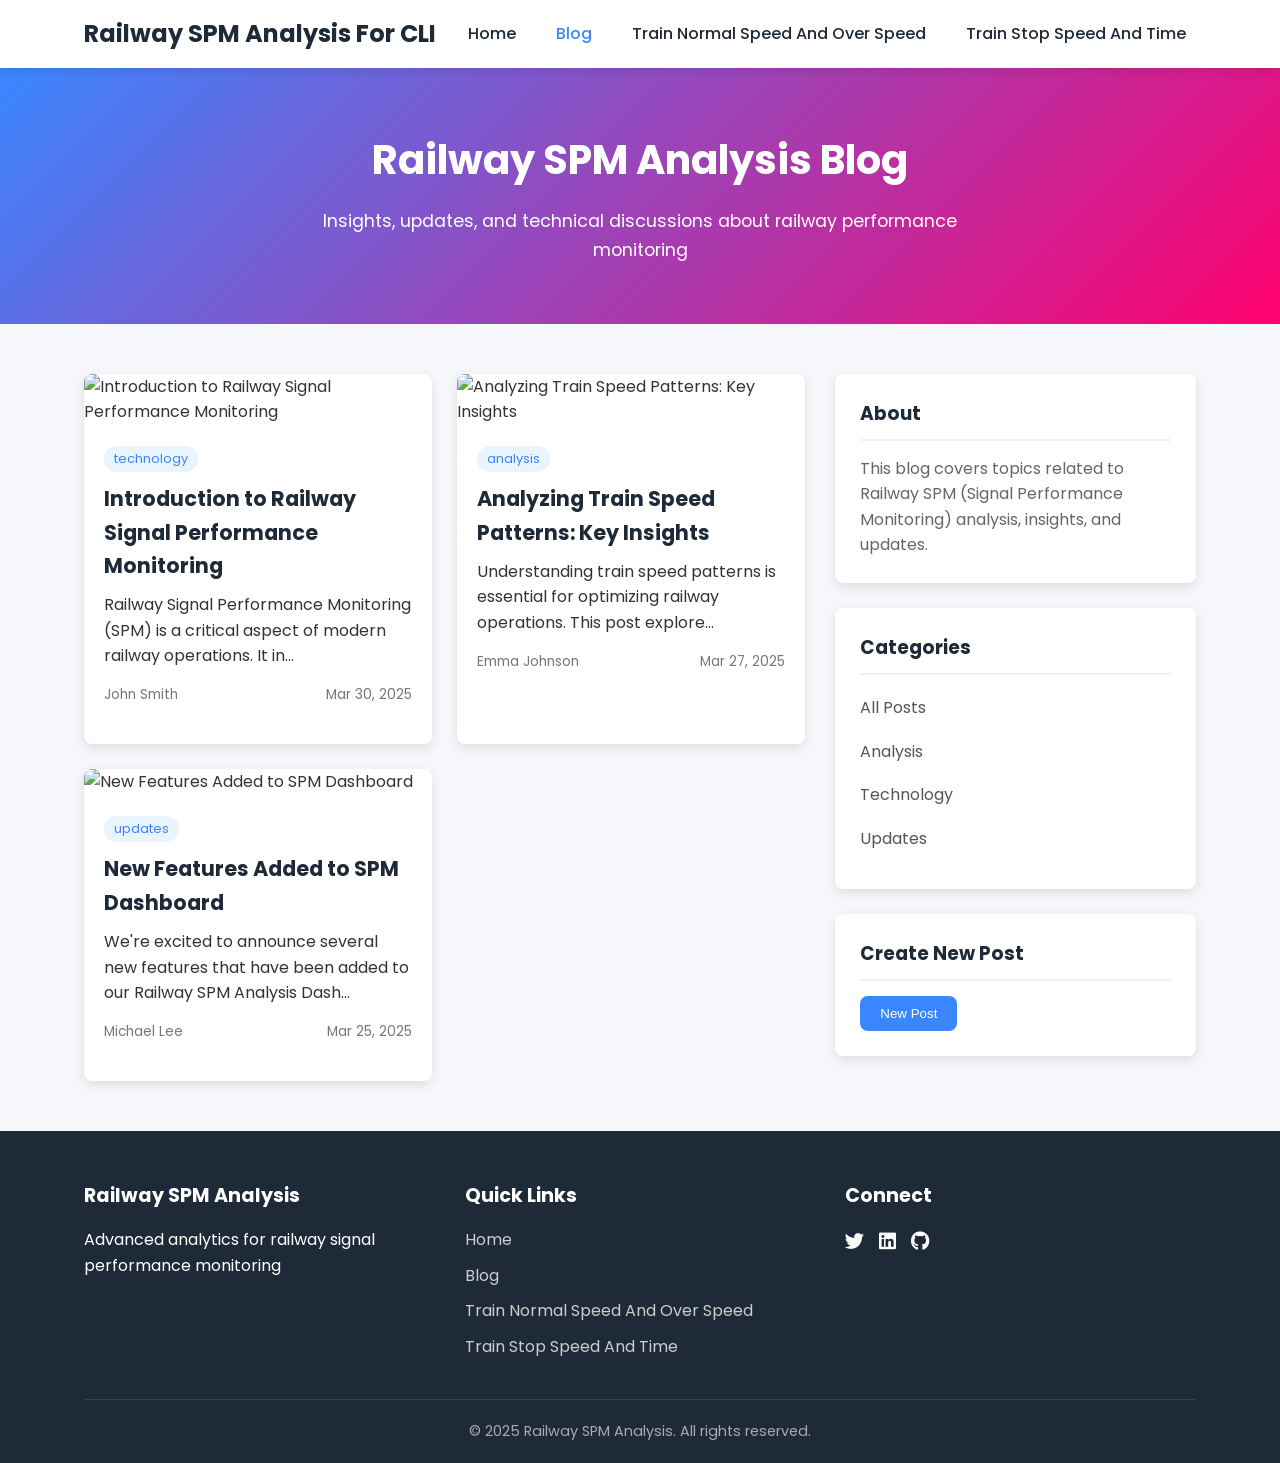
==== blog.html @ 2d368aeb "Add files via upload" ====
<!DOCTYPE html>
<html lang="en">
<head>
    <meta charset="UTF-8">
    <meta name="viewport" content="width=device-width, initial-scale=1.0">
    <title>Railway SPM Blog</title>
    <link rel="stylesheet" href="blog.css">
    <link rel="stylesheet" href="https://cdnjs.cloudflare.com/ajax/libs/font-awesome/6.4.0/css/all.min.css">
    <link href="https://fonts.googleapis.com/css2?family=Poppins:wght@300;400;500;600;700&display=swap" rel="stylesheet">
</head>
<body>
    <header>
        <div class="container">
            <div class="logo">
                <a href="index.html">Railway SPM Analysis For CLI </a>
            </div>
            <nav>
                <ul>
                    <li><a href="index.html">Home</a></li>
                    <li><a href="blog.html" class="active">Blog</a></li>
                    <li><a href="TrainNormalSpeedAndOverSpeed.html">Train Normal Speed And Over Speed</a></li>
                    <li><a href="TrainStopSpeedAndTime.html">Train Stop Speed And Time</a></li>
                </ul>
            </nav>
            <div class="hamburger">
                <span></span>
                <span></span>
                <span></span>
            </div>
        </div>
    </header>

    <main>
        <section class="blog-hero">
            <div class="container">
                <h1>Railway SPM Analysis Blog</h1>
                <p>Insights, updates, and technical discussions about railway performance monitoring</p>
            </div>
        </section>

        <section class="blog-content">
            <div class="container">
                <div class="blog-grid">
                    <div class="posts-container">
                        <!-- Blog posts will be loaded here dynamically -->
                        <div class="loading">Loading posts...</div>
                    </div>
                    
                    <aside class="sidebar">
                        <div class="sidebar-widget">
                            <h3>About</h3>
                            <p>This blog covers topics related to Railway SPM (Signal Performance Monitoring) analysis, insights, and updates.</p>
                        </div>
                        
                        <div class="sidebar-widget">
                            <h3>Categories</h3>
                            <ul class="categories">
                                <li><a href="#" data-category="all">All Posts</a></li>
                                <li><a href="#" data-category="analysis">Analysis</a></li>
                                <li><a href="#" data-category="technology">Technology</a></li>
                                <li><a href="#" data-category="updates">Updates</a></li>
                            </ul>
                        </div>
                        
                        <div class="sidebar-widget">
                            <h3>Create New Post</h3>
                            <button id="create-post-btn" class="btn primary-btn">New Post</button>
                        </div>
                    </aside>
                </div>
            </div>
        </section>
    </main>

    <!-- Post Modal -->
    <div class="modal" id="post-modal">
        <div class="modal-content">
            <span class="close-modal">&times;</span>
            <h2>Create New Blog Post</h2>
            <form id="post-form">
                <div class="form-group">
                    <label for="post-title">Title</label>
                    <input type="text" id="post-title" name="title" required>
                </div>
                <div class="form-group">
                    <label for="post-category">Category</label>
                    <select id="post-category" name="category" required>
                        <option value="analysis">Analysis</option>
                        <option value="technology">Technology</option>
                        <option value="updates">Updates</option>
                    </select>
                </div>
                <div class="form-group">
                    <label for="post-content">Content</label>
                    <textarea id="post-content" name="content" rows="10" required></textarea>
                </div>
                <div class="form-group">
                    <label for="post-author">Author</label>
                    <input type="text" id="post-author" name="author" required>
                </div>
                <button type="submit" class="btn primary-btn">Publish</button>
            </form>
        </div>
    </div>

    <!-- Single Post Modal -->
    <div class="modal" id="view-post-modal">
        <div class="modal-content">
            <span class="close-modal">&times;</span>
            <div id="single-post-content"></div>
        </div>
    </div>

    <footer>
        <div class="container">
            <div class="footer-content">
                <div class="footer-section">
                    <h3>Railway SPM Analysis</h3>
                    <p>Advanced analytics for railway signal performance monitoring</p>
                </div>
                <div class="footer-section">
                    <h3>Quick Links</h3>
                    <ul>
                        <li><a href="index.html">Home</a></li>
                        <li><a href="blog.html">Blog</a></li>
                        <li><a href="TrainNormalSpeedAndOverSpeed.html">Train Normal Speed And Over Speed</a></li>
                        <li><a href="TrainStopSpeedAndTime.html">Train Stop Speed And Time</a></li>
                    </ul>
                </div>
                <div class="footer-section">
                    <h3>Connect</h3>
                    <div class="social-icons">
                        <a href="#"><i class="fab fa-twitter"></i></a>
                        <a href="#"><i class="fab fa-linkedin"></i></a>
                        <a href="#"><i class="fab fa-github"></i></a>
                    </div>
                </div>
            </div>
            <div class="copyright">
                <p>&copy; 2025 Railway SPM Analysis. All rights reserved.</p>
            </div>
        </div>
    </footer>
    
    <script src="blog.js"></script>
</body>
</html>
---- blog.css ----
/* Global Styles */
:root {
    --primary-color: #3a86ff;
    --secondary-color: #ff006e;
    --dark-color: #1e2a38;
    --light-color: #f8f9fa;
    --success-color: #28a745;
    --error-color: #dc3545;
    --border-radius: 8px;
    --box-shadow: 0 4px 12px rgba(0, 0, 0, 0.1);
    --transition: all 0.3s ease;
}

* {
    margin: 0;
    padding: 0;
    box-sizing: border-box;
}

body {
    font-family: 'Poppins', sans-serif;
    line-height: 1.6;
    color: #333;
    background-color: #f5f7fa;
}

.container {
    width: 90%;
    max-width: 1200px;
    margin: 0 auto;
    padding: 0 20px;
}

a {
    text-decoration: none;
    color: var(--primary-color);
    transition: var(--transition);
}

a:hover {
    color: var(--secondary-color);
}

ul {
    list-style: none;
}

.btn {
    display: inline-block;
    padding: 10px 20px;
    border: none;
    border-radius: var(--border-radius);
    cursor: pointer;
    transition: var(--transition);
    font-weight: 500;
}

.primary-btn {
    background-color: var(--primary-color);
    color: white;
}

.primary-btn:hover {
    background-color: #2b6bcc;
    color: white;
}

.secondary-btn {
    background-color: transparent;
    border: 1px solid var(--primary-color);
    color: var(--primary-color);
}

.secondary-btn:hover {
    background-color: var(--primary-color);
    color: white;
}

/* Header Styles */
header {
    background-color: white;
    box-shadow: 0 2px 10px rgba(0, 0, 0, 0.1);
    position: sticky;
    top: 0;
    z-index: 100;
}

header .container {
    display: flex;
    justify-content: space-between;
    align-items: center;
    padding: 15px 20px;
}

.logo a {
    font-size: 1.5rem;
    font-weight: 700;
    color: var(--dark-color);
}

nav ul {
    display: flex;
}

nav ul li {
    margin-left: 20px;
}

nav ul li a {
    color: var(--dark-color);
    font-weight: 500;
    padding: 5px 10px;
    border-radius: var(--border-radius);
}

nav ul li a.active, 
nav ul li a:hover {
    color: var(--primary-color);
}

.hamburger {
    display: none;
    flex-direction: column;
    cursor: pointer;
}

.hamburger span {
    height: 2px;
    width: 25px;
    background-color: var(--dark-color);
    margin: 3px 0;
    display: block;
}

/* Blog Hero Section */
.blog-hero {
    background: linear-gradient(135deg, var(--primary-color), var(--secondary-color));
    color: white;
    padding: 60px 0;
    text-align: center;
}

.blog-hero h1 {
    font-size: 2.5rem;
    margin-bottom: 15px;
}

.blog-hero p {
    font-size: 1.1rem;
    max-width: 700px;
    margin: 0 auto;
}

/* Blog Content Section */
.blog-content {
    padding: 50px 0;
}

.blog-grid {
    display: grid;
    grid-template-columns: 2fr 1fr;
    gap: 30px;
}

.posts-container {
    display: grid;
    grid-template-columns: repeat(auto-fill, minmax(280px, 1fr));
    gap: 25px;
}

.loading {
    grid-column: 1 / -1;
    text-align: center;
    padding: 20px;
    font-size: 1.1rem;
    color: #777;
}

.post-card {
    background-color: white;
    border-radius: var(--border-radius);
    overflow: hidden;
    box-shadow: var(--box-shadow);
    transition: var(--transition);
}

.post-card:hover {
    transform: translateY(-5px);
    box-shadow: 0 8px 20px rgba(0, 0, 0, 0.15);
}

.post-card img {
    width: 100%;
    height: 180px;
    object-fit: cover;
}

.post-card-content {
    padding: 20px;
}

.post-card-content h2 {
    font-size: 1.3rem;
    margin-bottom: 10px;
    color: var(--dark-color);
}

.post-meta {
    display: flex;
    justify-content: space-between;
    margin-top: 15px;
    color: #777;
    font-size: 0.85rem;
}

.post-category {
    display: inline-block;
    background-color: #e9f4ff;
    color: var(--primary-color);
    padding: 3px 10px;
    border-radius: 15px;
    font-size: 0.8rem;
    margin-bottom: 10px;
}

/* Sidebar Styles */
.sidebar {
    position: sticky;
    top: 90px;
}

.sidebar-widget {
    background-color: white;
    padding: 25px;
    border-radius: var(--border-radius);
    box-shadow: var(--box-shadow);
    margin-bottom: 25px;
}

.sidebar-widget h3 {
    margin-bottom: 15px;
    border-bottom: 2px solid #f1f1f1;
    padding-bottom: 10px;
    color: var(--dark-color);
}

.sidebar-widget p {
    color: #666;
}

.categories li {
    margin-bottom: 8px;
}

.categories li a {
    display: block;
    padding: 5px 0;
    color: #555;
    transition: var(--transition);
}

.categories li a:hover {
    color: var(--primary-color);
    padding-left: 5px;
}

/* Modal Styles */
.modal {
    display: none;
    position: fixed;
    top: 0;
    left: 0;
    width: 100%;
    height: 100%;
    background-color: rgba(0, 0, 0, 0.5);
    z-index: 1000;
    overflow-y: auto;
}

.modal-content {
    background-color: white;
    margin: 50px auto;
    padding: 30px;
    border-radius: var(--border-radius);
    max-width: 700px;
    width: 90%;
    position: relative;
    box-shadow: 0 5px 15px rgba(0, 0, 0, 0.3);
}

.close-modal {
    position: absolute;
    top: 15px;
    right: 15px;
    font-size: 1.5rem;
    cursor: pointer;
    color: #777;
}

.close-modal:hover {
    color: var(--error-color);
}

.form-group {
    margin-bottom: 20px;
}

.form-group label {
    display: block;
    margin-bottom: 5px;
    font-weight: 500;
}

.form-group input,
.form-group select,
.form-group textarea {
    width: 100%;
    padding: 10px;
    border: 1px solid #ddd;
    border-radius: var(--border-radius);
    font-family: inherit;
    font-size: 1rem;
}

.form-group textarea {
    resize: vertical;
}

#single-post-content {
    padding: 15px 0;
}

#single-post-content h1 {
    margin-bottom: 20px;
    color: var(--dark-color);
}

#single-post-content .post-info {
    color: #777;
    margin-bottom: 25px;
    font-size: 0.9rem;
}

#single-post-content .post-body {
    line-height: 1.8;
}

/* Footer Styles */
footer {
    background-color: var(--dark-color);
    color: white;
    padding: 50px 0 20px;
}

.footer-content {
    display: grid;
    grid-template-columns: repeat(auto-fit, minmax(200px, 1fr));
    gap: 30px;
    margin-bottom: 30px;
}

.footer-section h3 {
    margin-bottom: 15px;
    font-size: 1.2rem;
}

.footer-section ul li {
    margin-bottom: 10px;
}

.footer-section a {
    color: #ccc;
}

.footer-section a:hover {
    color: white;
}

.social-icons {
    display: flex;
    gap: 15px;
}

.social-icons a {
    color: white;
    font-size: 1.2rem;
}

.copyright {
    border-top: 1px solid rgba(255, 255, 255, 0.1);
    padding-top: 20px;
    text-align: center;
    font-size: 0.9rem;
    color: #aaa;
}

/* Responsive Styles */
@media (max-width: 900px) {
    .blog-grid {
        grid-template-columns: 1fr;
    }
    
    .sidebar {
        position: static;
    }
}

@media (max-width: 768px) {
    nav {
        display: none;
    }
    
    .hamburger {
        display: flex;
    }
}

.mobile-menu {
    background-color: white;
    position: fixed;
    top: 70px;
    left: 0;
    width: 100%;
    box-shadow: 0 5px 10px rgba(0, 0, 0, 0.1);
    display: none;
    z-index: 99;
}

.mobile-menu.active {
    display: block;
}

.mobile-menu ul {
    display: block;
    padding: 15px 0;
}

.mobile-menu ul li {
    margin: 0;
}

.mobile-menu ul li a {
    display: block;
    padding: 10px 20px;
}

/* Animation */
@keyframes fadeIn {
    from {
        opacity: 0;
        transform: translateY(20px);
    }
    to {
        opacity: 1;
        transform: translateY(0);
    }
}

.post-card {
    animation: fadeIn 0.5s ease-in-out;
}
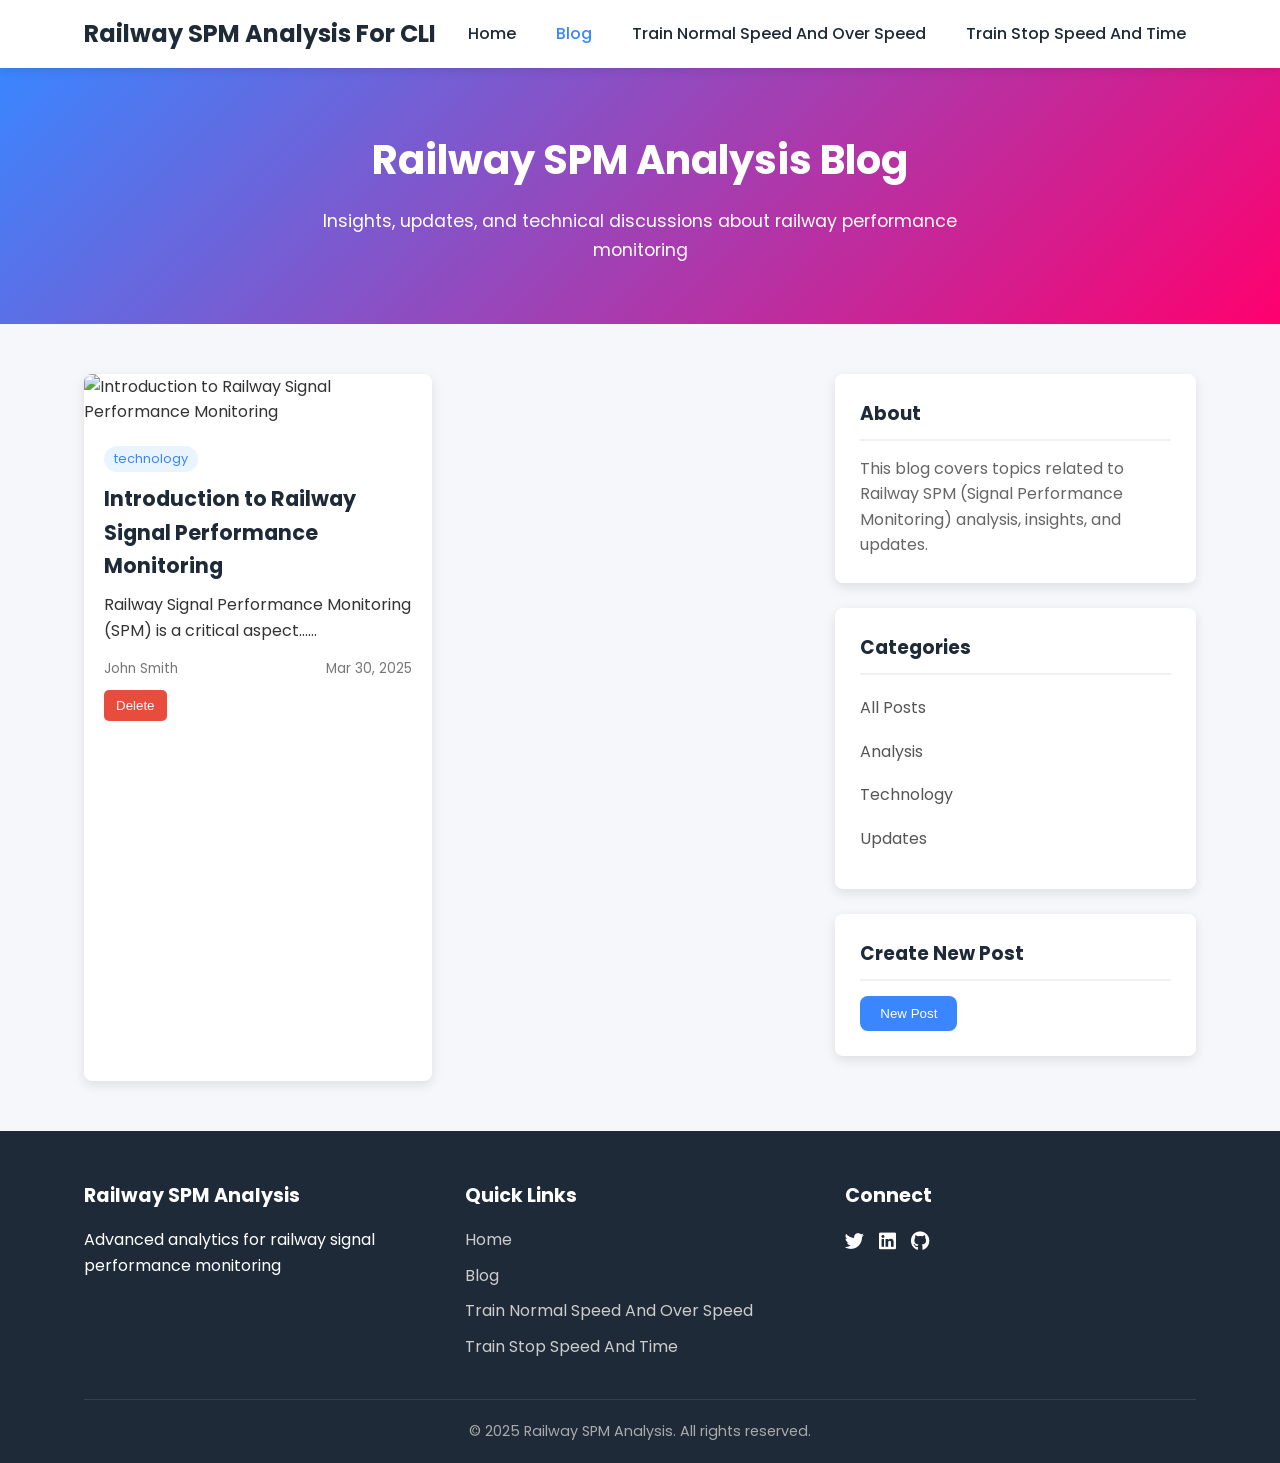
==== commit d9f9fe79: "Update blog.html" ====
--- a/blog.html
+++ b/blog.html
@@ -89,6 +89,10 @@
                         <option value="technology">Technology</option>
                         <option value="updates">Updates</option>
                     </select>
+                <div class="form-group">
+                    <label for="post-image">Featured Image (optional)</label>
+                    <input type="file" id="post-image" name="image" accept="image/*">
+                </div>    
                 </div>
                 <div class="form-group">
                     <label for="post-content">Content</label>
--- a/blog.css
+++ b/blog.css
@@ -118,10 +118,13 @@
     color: var(--primary-color);
 }
 
+/* Update hamburger styles */
 .hamburger {
     display: none;
     flex-direction: column;
     cursor: pointer;
+    z-index: 1000;
+    transition: var(--transition);
 }
 
 .hamburger span {
@@ -129,9 +132,68 @@
     width: 25px;
     background-color: var(--dark-color);
     margin: 3px 0;
+    transition: var(--transition);
+}
+
+.hamburger.active span:nth-child(1) {
+    transform: rotate(45deg) translate(5px, 5px);
+}
+
+.hamburger.active span:nth-child(2) {
+    opacity: 0;
+}
+
+.hamburger.active span:nth-child(3) {
+    transform: rotate(-45deg) translate(7px, -6px);
+}
+
+/* Mobile menu styles */
+.mobile-menu {
+    position: fixed;
+    top: 70px;
+    left: 0;
+    width: 100%;
+    background-color: white;
+    box-shadow: 0 5px 10px rgba(0, 0, 0, 0.1);
+    max-height: 0;
+    overflow: hidden;
+    transition: max-height 0.3s ease-out;
+    z-index: 999;
+}
+
+.mobile-menu.active {
+    max-height: 500px;
+}
+
+.mobile-menu ul {
+    padding: 15px 0;
+}
+
+.mobile-menu ul li {
+    margin: 0;
+}
+
+.mobile-menu ul li a {
     display: block;
-}
-
+    padding: 12px 20px;
+    color: var(--dark-color);
+    transition: var(--transition);
+}
+
+.mobile-menu ul li a:hover {
+    background-color: #f8f9fa;
+    color: var(--primary-color);
+}
+
+@media (max-width: 768px) {
+    .hamburger {
+        display: flex;
+    }
+    
+    nav {
+        display: none;
+    }
+}
 /* Blog Hero Section */
 .blog-hero {
     background: linear-gradient(135deg, var(--primary-color), var(--secondary-color));
@@ -459,3 +521,18 @@
 .post-card {
     animation: fadeIn 0.5s ease-in-out;
 }
+/* Add to existing CSS */
+.delete-btn {
+    background-color: #e74c3c;
+    color: white;
+    border: none;
+    padding: 8px 12px;
+    border-radius: 5px;
+    cursor: pointer;
+    margin-top: 10px;
+    transition: background-color 0.3s ease;
+}
+
+.delete-btn:hover {
+    background-color: #c0392b;
+}
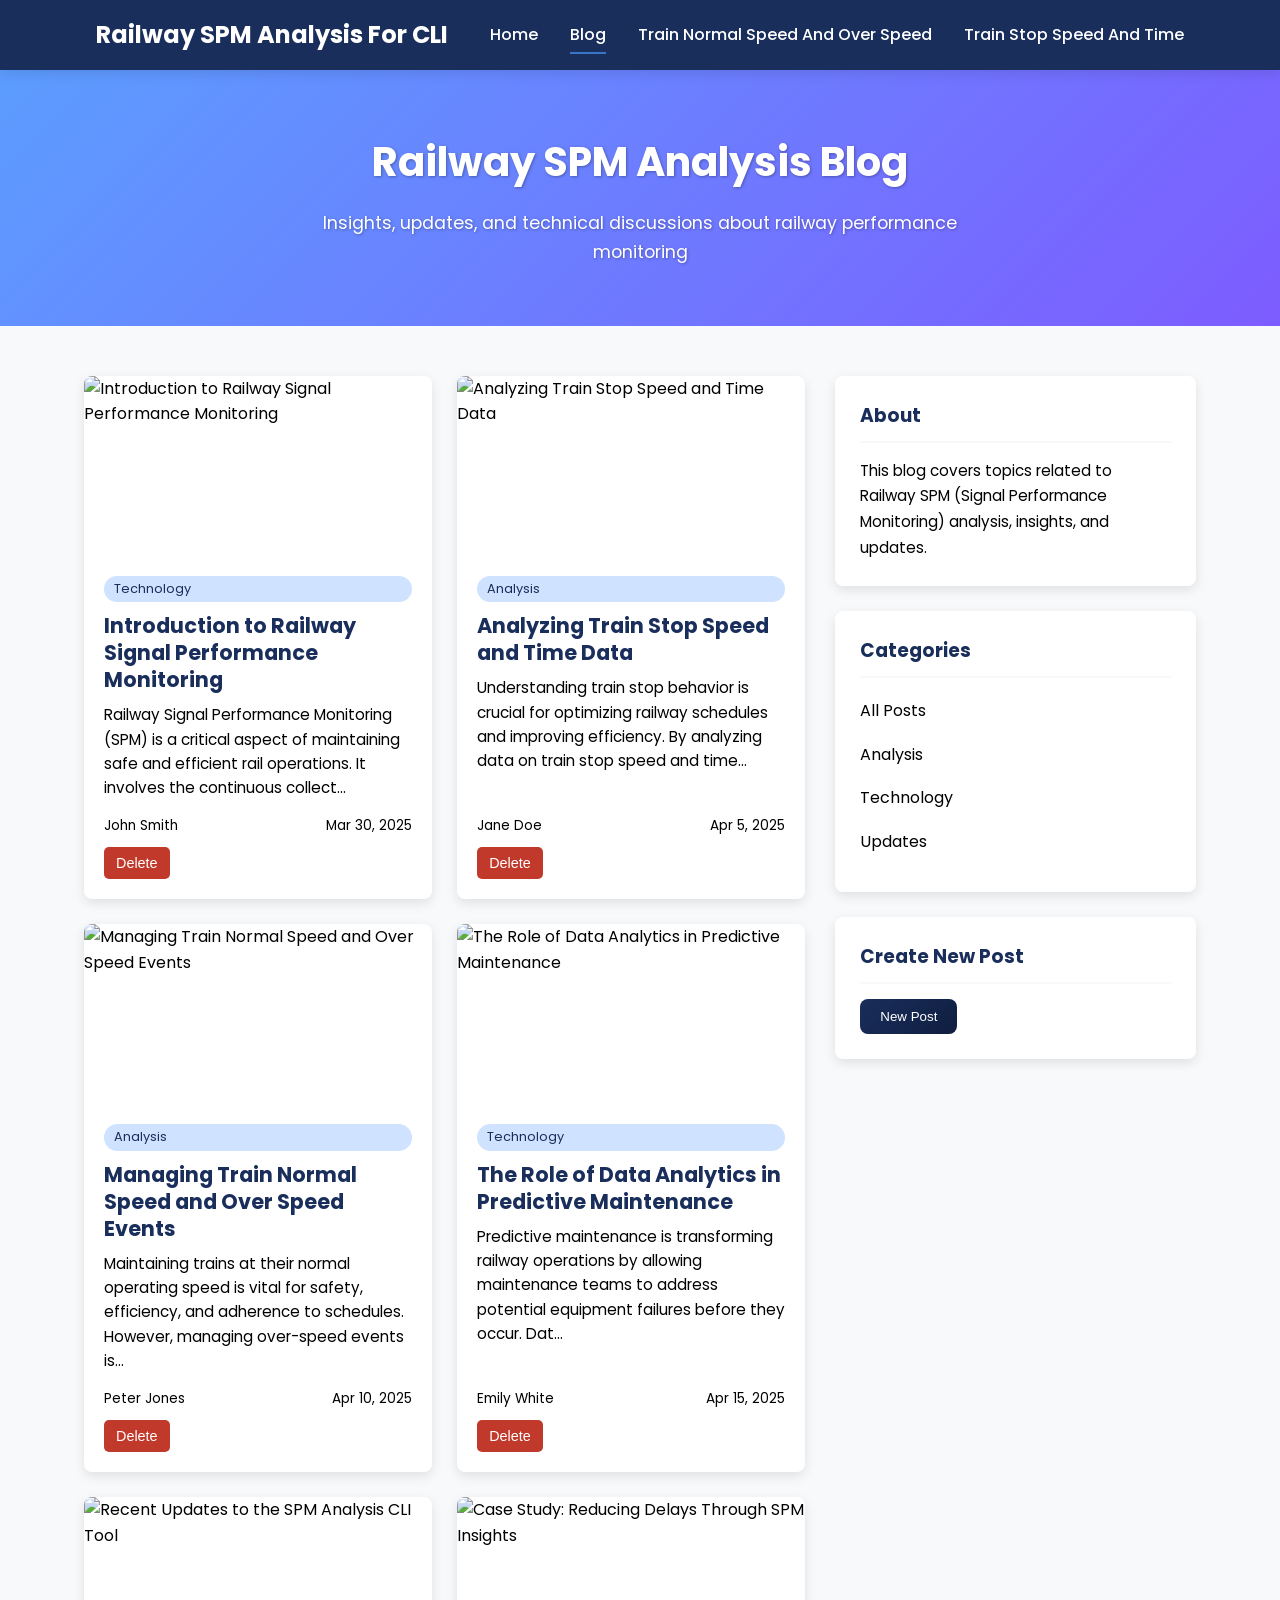
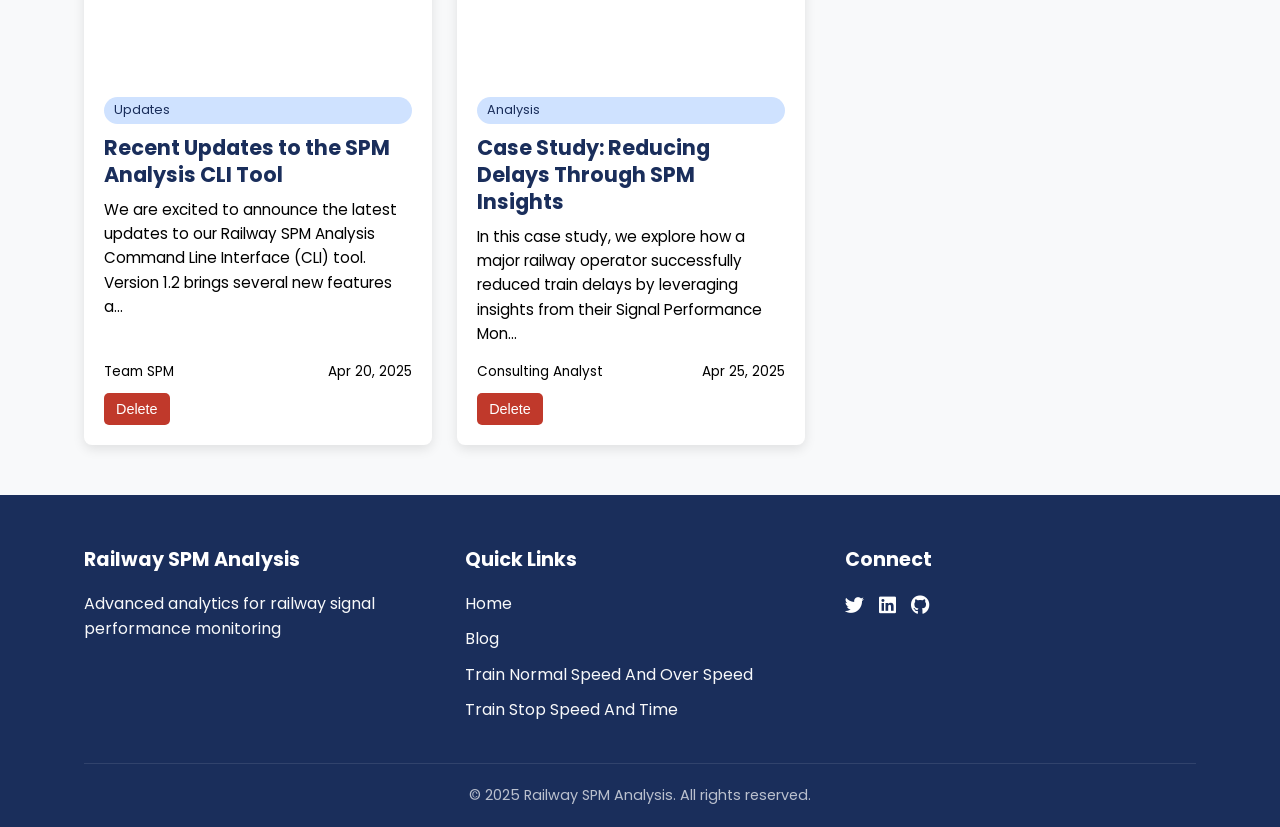
==== commit 790d52a2: "Update blog.html" ====
--- a/blog.html
+++ b/blog.html
@@ -14,19 +14,32 @@
             <div class="logo">
                 <a href="index.html">Railway SPM Analysis For CLI </a>
             </div>
-            <nav>
-                <ul>
+            <nav class="desktop-nav"> <ul>
                     <li><a href="index.html">Home</a></li>
                     <li><a href="blog.html" class="active">Blog</a></li>
                     <li><a href="TrainNormalSpeedAndOverSpeed.html">Train Normal Speed And Over Speed</a></li>
                     <li><a href="TrainStopSpeedAndTime.html">Train Stop Speed And Time</a></li>
                 </ul>
             </nav>
-            <div class="hamburger">
+             <div class="hamburger">
                 <span></span>
                 <span></span>
                 <span></span>
             </div>
+            <div class="mobile-menu">
+                <nav>
+                    <ul>
+                        <li><a href="index.html" class="active">Home</a></li>
+                        <li><a href="blog.html">Blog</a></li>
+                        <li><a href="TrainNormalSpeedAndOverSpeed.html">Train Normal Speed And Over Speed</a></li>
+                        <li><a href="TrainStopSpeedAndTime.html">Train Stop Speed And Time</a></li>
+                    </ul>
+                </nav> 
+                
+                
+            </div>
+        </div>
+    </header>
         </div>
     </header>
 
@@ -42,16 +55,15 @@
             <div class="container">
                 <div class="blog-grid">
                     <div class="posts-container">
-                        <!-- Blog posts will be loaded here dynamically -->
                         <div class="loading">Loading posts...</div>
                     </div>
-                    
+
                     <aside class="sidebar">
                         <div class="sidebar-widget">
                             <h3>About</h3>
                             <p>This blog covers topics related to Railway SPM (Signal Performance Monitoring) analysis, insights, and updates.</p>
                         </div>
-                        
+
                         <div class="sidebar-widget">
                             <h3>Categories</h3>
                             <ul class="categories">
@@ -61,7 +73,7 @@
                                 <li><a href="#" data-category="updates">Updates</a></li>
                             </ul>
                         </div>
-                        
+
                         <div class="sidebar-widget">
                             <h3>Create New Post</h3>
                             <button id="create-post-btn" class="btn primary-btn">New Post</button>
@@ -72,7 +84,6 @@
         </section>
     </main>
 
-    <!-- Post Modal -->
     <div class="modal" id="post-modal">
         <div class="modal-content">
             <span class="close-modal">&times;</span>
@@ -89,10 +100,10 @@
                         <option value="technology">Technology</option>
                         <option value="updates">Updates</option>
                     </select>
+                </div>
                 <div class="form-group">
                     <label for="post-image">Featured Image (optional)</label>
-                    <input type="file" id="post-image" name="image" accept="image/*">
-                </div>    
+                        <input type="file" id="post-image" name="image" accept="image/*">
                 </div>
                 <div class="form-group">
                     <label for="post-content">Content</label>
@@ -107,7 +118,6 @@
         </div>
     </div>
 
-    <!-- Single Post Modal -->
     <div class="modal" id="view-post-modal">
         <div class="modal-content">
             <span class="close-modal">&times;</span>
@@ -135,8 +145,8 @@
                     <h3>Connect</h3>
                     <div class="social-icons">
                         <a href="#"><i class="fab fa-twitter"></i></a>
-                        <a href="#"><i class="fab fa-linkedin"></i></a>
-                        <a href="#"><i class="fab fa-github"></i></a>
+                        <a href="https://www.linkedin.com/in/adityaanand05?lipi=urn%3Ali%3Apage%3Ad_flagship3_profile_view_base_contact_details%3BqfFyqcfZTROM0RPuhKxRYg%3D%3D"><i class="fab fa-linkedin"></i></a>
+                        <a href="https://github.com/adityaanand05"><i class="fab fa-github"></i></a>
                     </div>
                 </div>
             </div>
@@ -145,7 +155,7 @@
             </div>
         </div>
     </footer>
-    
+
     <script src="blog.js"></script>
 </body>
 </html>
--- a/blog.css
+++ b/blog.css
@@ -1,14 +1,31 @@
 /* Global Styles */
 :root {
-    --primary-color: #3a86ff;
-    --secondary-color: #ff006e;
-    --dark-color: #1e2a38;
-    --light-color: #f8f9fa;
-    --success-color: #28a745;
-    --error-color: #dc3545;
+    /* Define the new color palette */
+    --color-dark-blue: #1A2E5B;
+    --color-light-blue: #5C9DFF;
+    --color-purple: #7D5CFF;
+    --color-light-purple-accent: #B39CFF; /* A lighter purple for accents */
+    --color-light-grey: #F8F9FA; /* A very light background color */
+    --color-very-dark-blue: #0F1E40; /* Even darker blue for gradients */
+    --color-dark-red: #c0392b; /* Darker red for error/delete */
+
+    /* Map the new palette to the existing variable names, adjusting for contrast */
+    --primary-color: #3A76C8; /* A specific blue that has good contrast on light grey */
+    --secondary-color: var(--color-purple); /* Used for blog hero gradient end */
+    --accent-color: var(--color-light-purple-accent); /* Keeping definition, might not be used in this specific CSS */
+    --dark-color: var(--color-dark-blue); /* Main dark background/text color */
+    --light-color: var(--color-light-grey); /* Main light background color */
+    --success-color: #28a745; /* Keeping green as is */
+    --error-color: var(--color-dark-red); /* Use darker red */
+
     --border-radius: 8px;
     --box-shadow: 0 4px 12px rgba(0, 0, 0, 0.1);
     --transition: all 0.3s ease;
+
+    /* Define new gradients using the palette */
+    --gradient-blog-hero: linear-gradient(135deg, var(--color-light-blue), var(--color-purple)); /* Light blue to purple for blog hero */
+    --gradient-button-primary: linear-gradient(135deg, var(--color-dark-blue), var(--color-very-dark-blue)); /* Dark blue gradient for main buttons */
+
 }
 
 * {
@@ -20,8 +37,8 @@
 body {
     font-family: 'Poppins', sans-serif;
     line-height: 1.6;
-    color: #333;
-    background-color: #f5f7fa;
+    color: var(--text-color-dark);
+    background-color: var(--light-color);
 }
 
 .container {
@@ -38,7 +55,7 @@
 }
 
 a:hover {
-    color: var(--secondary-color);
+    color: var(--color-light-blue); /* Use light blue for hover */
 }
 
 ul {
@@ -56,82 +73,119 @@
 }
 
 .primary-btn {
-    background-color: var(--primary-color);
+    background: var(--gradient-button-primary); /* Use the dark blue button gradient */
     color: white;
 }
 
 .primary-btn:hover {
-    background-color: #2b6bcc;
+    opacity: 0.9;
     color: white;
 }
 
 .secondary-btn {
     background-color: transparent;
-    border: 1px solid var(--primary-color);
-    color: var(--primary-color);
+    border: 1px solid var(--dark-color);
+    color: var(--dark-color);
 }
 
 .secondary-btn:hover {
-    background-color: var(--primary-color);
+    background-color: var(--dark-color);
     color: white;
 }
 
-/* Header Styles */
+/* Header Styles (Improved) */
 header {
-    background-color: white;
-    box-shadow: 0 2px 10px rgba(0, 0, 0, 0.1);
+    background-color: var(--dark-color); /* Use dark blue background */
+    color: white; /* Default text color is white */
+    padding: 1rem 0;
     position: sticky;
     top: 0;
-    z-index: 100;
+    z-index: 1000; /* Ensure it's above other content */
+    box-shadow: var(--box-shadow); /* Use existing box shadow variable */
+    transition: var(--transition);
 }
 
 header .container {
     display: flex;
     justify-content: space-between;
     align-items: center;
-    padding: 15px 20px;
+    padding: 0 2rem; /* Add some padding to the sides */
 }
 
 .logo a {
+    color: white; /* White logo text */
+    text-decoration: none;
     font-size: 1.5rem;
     font-weight: 700;
-    color: var(--dark-color);
-}
-
-nav ul {
+     transition: var(--transition);
+}
+
+.logo a:hover {
+    color: var(--primary-color); /* Light blue accent on hover */
+}
+
+/* Desktop Navigation (Improved) */
+.desktop-nav ul {
+    list-style: none;
+    margin: 0;
+    padding: 0;
     display: flex;
 }
 
-nav ul li {
-    margin-left: 20px;
-}
-
-nav ul li a {
-    color: var(--dark-color);
+.desktop-nav ul li {
+    margin-left: 2rem; /* Use consistent spacing */
+}
+
+.desktop-nav ul li a {
+    color: white; /* White link text on dark blue background */
+    text-decoration: none;
     font-weight: 500;
-    padding: 5px 10px;
-    border-radius: var(--border-radius);
-}
-
-nav ul li a.active, 
-nav ul li a:hover {
-    color: var(--primary-color);
-}
-
-/* Update hamburger styles */
+    padding: 0.5rem 0;
+    position: relative;
+    transition: var(--transition);
+}
+
+.desktop-nav ul li a::after {
+    content: '';
+    position: absolute;
+    bottom: 0;
+    left: 0;
+    width: 0;
+    height: 2px;
+    background-color: var(--primary-color); /* Light blue underline */
+    transition: var(--transition);
+}
+
+.desktop-nav ul li a.active::after,
+.desktop-nav ul li a:hover::after {
+    width: 100%;
+}
+
+.desktop-nav ul li a.active,
+.desktop-nav ul li a:hover {
+    color: white; /* Keep text white for better contrast on dark blue background */
+}
+
+
+/* Hamburger Styles (Improved) */
 .hamburger {
-    display: none;
+    display: none; /* Hidden by default on desktop */
     flex-direction: column;
+    justify-content: space-between; /* Keep justify-content */
+    width: 25px;
+    height: 18px;
     cursor: pointer;
-    z-index: 1000;
-    transition: var(--transition);
+    z-index: 1000; /* Ensure it's clickable */
+    transition: var(--transition);
+    gap: 5px; /* Use gap for spacing spans */
 }
 
 .hamburger span {
+    display: block;
     height: 2px;
-    width: 25px;
-    background-color: var(--dark-color);
-    margin: 3px 0;
+    width: 100%;
+    background-color: white; /* White hamburger icon */
+    border-radius: 2px;
     transition: var(--transition);
 }
 
@@ -144,59 +198,66 @@
 }
 
 .hamburger.active span:nth-child(3) {
-    transform: rotate(-45deg) translate(7px, -6px);
-}
-
-/* Mobile menu styles */
+    transform: rotate(-45deg) translate(5px, -5px);
+}
+
+/* Mobile menu styles (Improved) */
 .mobile-menu {
-    position: fixed;
-    top: 70px;
+    position: absolute;
+    top: 100%; /* Position right below the header */
     left: 0;
     width: 100%;
-    background-color: white;
+    background-color: var(--dark-color); /* Dark blue background for mobile menu */
     box-shadow: 0 5px 10px rgba(0, 0, 0, 0.1);
-    max-height: 0;
     overflow: hidden;
+    max-height: 0; /* Hidden by default */
     transition: max-height 0.3s ease-out;
     z-index: 999;
+    display: flex; /* Use flex for potential internal layout */
+    flex-direction: column;
 }
 
 .mobile-menu.active {
-    max-height: 500px;
-}
-
-.mobile-menu ul {
-    padding: 15px 0;
-}
-
-.mobile-menu ul li {
-    margin: 0;
-}
-
-.mobile-menu ul li a {
-    display: block;
+    max-height: 300px; /* Adjust based on content height - make sure this is large enough! */
+    transition: max-height 0.5s ease-in;
+}
+
+/* Style the cloned nav elements within the mobile menu */
+.mobile-menu nav {
+    width: 100%; /* Ensure the nav takes full width */
+    padding: 1rem 0; /* Add vertical padding */
+}
+
+.mobile-menu nav ul {
+    display: block; /* Stack list items */
+    padding: 0; /* Remove internal padding */
+}
+
+.mobile-menu nav ul li {
+    margin: 0; /* Remove default margin */
+    border-bottom: 1px solid rgba(255, 255, 255, 0.1); /* Subtle white border */
+}
+
+.mobile-menu nav ul li:last-child {
+    border-bottom: none;
+}
+
+.mobile-menu nav ul li a {
+    display: block; /* Make links fill the list item */
     padding: 12px 20px;
-    color: var(--dark-color);
-    transition: var(--transition);
-}
-
-.mobile-menu ul li a:hover {
-    background-color: #f8f9fa;
-    color: var(--primary-color);
-}
-
-@media (max-width: 768px) {
-    .hamburger {
-        display: flex;
-    }
-    
-    nav {
-        display: none;
-    }
-}
+    color: white; /* White text on dark blue background */
+    transition: var(--transition);
+}
+
+.mobile-menu nav ul li a:hover {
+    background-color: rgba(255, 255, 255, 0.08); /* Subtle white background on hover */
+    color: white; /* Keep text white */
+}
+
+
 /* Blog Hero Section */
 .blog-hero {
-    background: linear-gradient(135deg, var(--primary-color), var(--secondary-color));
+    background: var(--gradient-blog-hero); /* Light blue to purple gradient */
     color: white;
     padding: 60px 0;
     text-align: center;
@@ -205,12 +266,14 @@
 .blog-hero h1 {
     font-size: 2.5rem;
     margin-bottom: 15px;
+    text-shadow: 1px 1px 3px rgba(0,0,0,0.3);
 }
 
 .blog-hero p {
     font-size: 1.1rem;
     max-width: 700px;
     margin: 0 auto;
+    text-shadow: 1px 1px 3px rgba(0,0,0,0.3);
 }
 
 /* Blog Content Section */
@@ -235,7 +298,7 @@
     text-align: center;
     padding: 20px;
     font-size: 1.1rem;
-    color: #777;
+    color: var(--dark-color);
 }
 
 .post-card {
@@ -244,6 +307,9 @@
     overflow: hidden;
     box-shadow: var(--box-shadow);
     transition: var(--transition);
+    display: flex;
+    flex-direction: column;
+    cursor: pointer;
 }
 
 .post-card:hover {
@@ -255,40 +321,74 @@
     width: 100%;
     height: 180px;
     object-fit: cover;
+    transition: opacity 0.3s ease;
+    display: block;
 }
 
 .post-card-content {
     padding: 20px;
+    flex-grow: 1;
+    display: flex;
+    flex-direction: column;
 }
 
 .post-card-content h2 {
     font-size: 1.3rem;
     margin-bottom: 10px;
     color: var(--dark-color);
-}
+    line-height: 1.3;
+}
+
+.post-card-content p {
+    font-size: 0.95rem;
+    color: var(--text-color-dark);
+    margin-bottom: 15px;
+    flex-grow: 1;
+}
+
 
 .post-meta {
     display: flex;
     justify-content: space-between;
-    margin-top: 15px;
-    color: #777;
+    margin-top: auto;
+    color: var(--text-color-dark);
     font-size: 0.85rem;
 }
 
 .post-category {
     display: inline-block;
-    background-color: #e9f4ff;
-    color: var(--primary-color);
+    background-color: #CFE2FF;
+    color: var(--dark-color);
     padding: 3px 10px;
     border-radius: 15px;
     font-size: 0.8rem;
     margin-bottom: 10px;
-}
+    text-transform: capitalize;
+}
+
+.delete-btn {
+    background-color: var(--error-color);
+    color: white;
+    border: none;
+    padding: 8px 12px;
+    border-radius: 5px;
+    cursor: pointer;
+    margin-top: 10px;
+    transition: background-color 0.3s ease;
+    align-self: flex-start;
+    font-size: 0.9rem;
+}
+
+.delete-btn:hover {
+    background-color: #a93226;
+}
+
 
 /* Sidebar Styles */
 .sidebar {
     position: sticky;
     top: 90px;
+    height: fit-content;
 }
 
 .sidebar-widget {
@@ -301,13 +401,15 @@
 
 .sidebar-widget h3 {
     margin-bottom: 15px;
-    border-bottom: 2px solid #f1f1f1;
+    border-bottom: 2px solid var(--light-color);
     padding-bottom: 10px;
     color: var(--dark-color);
 }
 
 .sidebar-widget p {
-    color: #666;
+    color: var(--text-color-dark);
+    font-size: 0.95rem;
+    line-height: 1.7;
 }
 
 .categories li {
@@ -317,12 +419,12 @@
 .categories li a {
     display: block;
     padding: 5px 0;
-    color: #555;
+    color: var(--text-color-dark);
     transition: var(--transition);
 }
 
 .categories li a:hover {
-    color: var(--primary-color);
+    color: var(--dark-color);
     padding-left: 5px;
 }
 
@@ -334,9 +436,10 @@
     left: 0;
     width: 100%;
     height: 100%;
-    background-color: rgba(0, 0, 0, 0.5);
+    background-color: rgba(0, 0, 0, 0.6);
     z-index: 1000;
     overflow-y: auto;
+    padding: 20px;
 }
 
 .modal-content {
@@ -345,22 +448,31 @@
     padding: 30px;
     border-radius: var(--border-radius);
     max-width: 700px;
-    width: 90%;
+    width: 100%;
     position: relative;
-    box-shadow: 0 5px 15px rgba(0, 0, 0, 0.3);
-}
+    box-shadow: 0 5px 15px rgba(0, 0, 0, 0.4);
+    animation: fadeIn 0.3s ease-out;
+}
+
+@keyframes fadeIn {
+    from { opacity: 0; transform: translateY(-20px); }
+    to { opacity: 1; transform: translateY(0); }
+}
+
 
 .close-modal {
     position: absolute;
     top: 15px;
     right: 15px;
-    font-size: 1.5rem;
+    font-size: 1.8rem;
     cursor: pointer;
-    color: #777;
+    color: var(--dark-color);
+    transition: var(--transition);
 }
 
 .close-modal:hover {
     color: var(--error-color);
+    transform: rotate(90deg);
 }
 
 .form-group {
@@ -369,20 +481,32 @@
 
 .form-group label {
     display: block;
-    margin-bottom: 5px;
-    font-weight: 500;
+    margin-bottom: 8px;
+    font-weight: 600;
+    color: var(--dark-color);
+    font-size: 0.95rem;
 }
 
 .form-group input,
 .form-group select,
 .form-group textarea {
     width: 100%;
-    padding: 10px;
-    border: 1px solid #ddd;
+    padding: 12px;
+    border: 1px solid #ccc;
     border-radius: var(--border-radius);
     font-family: inherit;
     font-size: 1rem;
-}
+    transition: border-color 0.2s ease-in-out;
+}
+
+.form-group input:focus,
+.form-group select:focus,
+.form-group textarea:focus {
+    outline: none;
+    border-color: var(--primary-color);
+    box-shadow: 0 0 0 0.2rem rgba(58, 134, 255, 0.25);
+}
+
 
 .form-group textarea {
     resize: vertical;
@@ -395,22 +519,32 @@
 #single-post-content h1 {
     margin-bottom: 20px;
     color: var(--dark-color);
+    font-size: 2rem;
+    line-height: 1.2;
 }
 
 #single-post-content .post-info {
-    color: #777;
+    color: var(--text-color-dark);
     margin-bottom: 25px;
     font-size: 0.9rem;
+    border-bottom: 1px solid var(--light-color);
+    padding-bottom: 15px;
 }
 
 #single-post-content .post-body {
     line-height: 1.8;
+    color: var(--text-color-dark);
+    font-size: 1rem;
+}
+
+#single-post-content .post-body p {
+    margin-bottom: 15px;
 }
 
 /* Footer Styles */
 footer {
     background-color: var(--dark-color);
-    color: white;
+    color: var(--light-color);
     padding: 50px 0 20px;
 }
 
@@ -424,6 +558,7 @@
 .footer-section h3 {
     margin-bottom: 15px;
     font-size: 1.2rem;
+    color: white;
 }
 
 .footer-section ul li {
@@ -431,7 +566,8 @@
 }
 
 .footer-section a {
-    color: #ccc;
+    color: var(--light-color);
+    transition: var(--transition);
 }
 
 .footer-section a:hover {
@@ -446,6 +582,11 @@
 .social-icons a {
     color: white;
     font-size: 1.2rem;
+    transition: var(--transition);
+}
+
+.social-icons a:hover {
+    color: var(--primary-color); /* Primary color on hover (darker blue) */
 }
 
 .copyright {
@@ -453,7 +594,7 @@
     padding-top: 20px;
     text-align: center;
     font-size: 0.9rem;
-    color: #aaa;
+    color: rgba(255, 255, 255, 0.7);
 }
 
 /* Responsive Styles */
@@ -461,56 +602,95 @@
     .blog-grid {
         grid-template-columns: 1fr;
     }
-    
+
     .sidebar {
         position: static;
-    }
-}
-
-@media (max-width: 768px) {
-    nav {
+        margin-top: 30px;
+    }
+     .sidebar-widget {
+        margin-bottom: 20px;
+    }
+}
+
+@media (max-width: 768px) { /* Combined media query */
+    .desktop-nav {
         display: none;
     }
-    
+
     .hamburger {
         display: flex;
     }
-}
-
-.mobile-menu {
-    background-color: white;
-    position: fixed;
-    top: 70px;
-    left: 0;
-    width: 100%;
-    box-shadow: 0 5px 10px rgba(0, 0, 0, 0.1);
-    display: none;
-    z-index: 99;
-}
-
-.mobile-menu.active {
-    display: block;
-}
-
-.mobile-menu ul {
-    display: block;
-    padding: 15px 0;
-}
-
-.mobile-menu ul li {
-    margin: 0;
-}
-
-.mobile-menu ul li a {
-    display: block;
-    padding: 10px 20px;
-}
+
+     /* Adjust header container padding on small screens */
+    header .container {
+        padding: 0 1rem;
+    }
+
+     /* Ensure mobile menu is stacked */
+     .mobile-menu nav ul {
+         flex-direction: column;
+         text-align: center;
+     }
+
+      .mobile-menu nav ul li {
+         margin-left: 0; /* Remove desktop margin */
+     }
+
+     .mobile-menu nav ul li a {
+         padding: 12px 1rem; /* Adjust padding for mobile links */
+     }
+}
+
+
+@media (max-width: 576px) {
+    .blog-hero h1 {
+        font-size: 2rem;
+    }
+
+    .blog-hero p {
+        font-size: 1rem;
+    }
+
+    .post-card-content {
+        padding: 15px;
+    }
+
+    .post-card-content h2 {
+        font-size: 1.2rem;
+    }
+
+    .post-meta {
+        flex-direction: column;
+        align-items: flex-start;
+        gap: 5px;
+    }
+
+    .footer-content {
+        grid-template-columns: 1fr;
+        text-align: center;
+    }
+    .footer-section ul {
+        padding: 0;
+    }
+     .footer-section ul li {
+        margin-bottom: 8px;
+    }
+
+    .social-icons {
+        justify-content: center;
+    }
+
+     .modal-content {
+         padding: 20px;
+     }
+}
+
 
 /* Animation */
-@keyframes fadeIn {
+@keyframes slideDown {
     from {
         opacity: 0;
-        transform: translateY(20px);
+        transform: translateY(-20px);
     }
     to {
         opacity: 1;
@@ -518,21 +698,17 @@
     }
 }
 
-.post-card {
-    animation: fadeIn 0.5s ease-in-out;
-}
-/* Add to existing CSS */
-.delete-btn {
-    background-color: #e74c3c;
-    color: white;
-    border: none;
-    padding: 8px 12px;
-    border-radius: 5px;
-    cursor: pointer;
-    margin-top: 10px;
-    transition: background-color 0.3s ease;
-}
-
-.delete-btn:hover {
-    background-color: #c0392b;
-}
+/* post-card animation is applied via JS or another method,
+   but keeping the animation definition */
+
+
+.no-posts {
+    grid-column: 1 / -1;
+    text-align: center;
+    padding: 40px 20px;
+    font-size: 1.2rem;
+    color: var(--text-color-dark);
+    background-color: white;
+    border-radius: var(--border-radius);
+    box-shadow: var(--box-shadow);
+}
